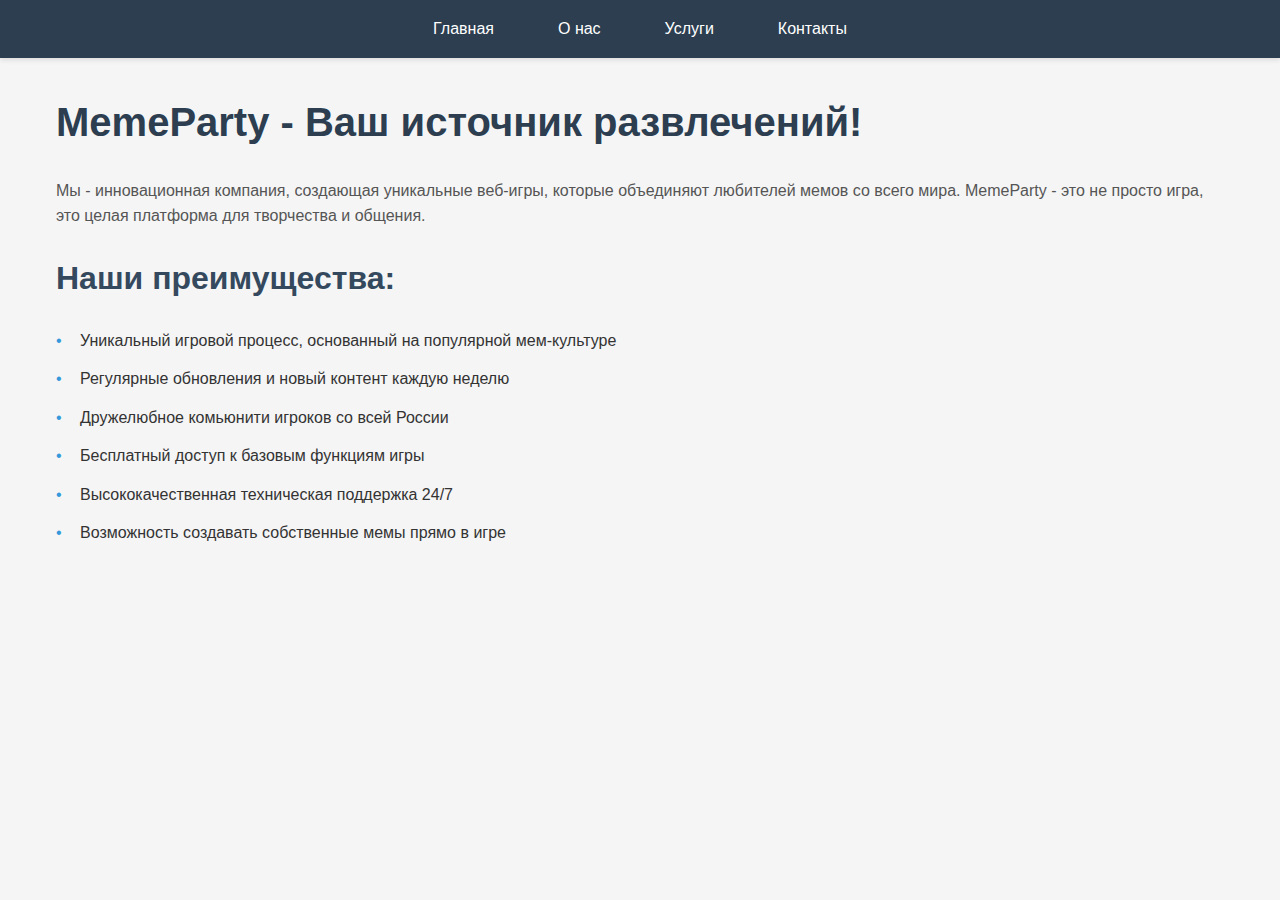
==== index.html @ 3736b24a "Initial commit" ====
<!DOCTYPE html>
<html lang="en">
<head>
    <meta charset="UTF-8">
    <meta name="viewport" content="width=device-width, initial-scale=1.0">
    <title>Добро пожаловать на наш сайт</title>
    <link rel="stylesheet" href="index.css">
</head>
<body>
    <nav class="navbar">
        <ul class="nav-list">
            <li><a href="index.html">Главная</a></li>
            <li><a href="about.html">О нас</a></li>
            <li><a href="services.html">Услуги</a></li>
            <li><a href="contacts.html">Контакты</a></li>
        </ul>
    </nav>
    <main class="content">
        <section class="company-description">
            <h1>MemeParty - Ваш источник развлечений!</h1>
            <p>Мы - инновационная компания, создающая уникальные веб-игры, которые объединяют любителей мемов со всего мира. MemeParty - это не просто игра, это целая платформа для творчества и общения.</p>
            
            <h2>Наши преимущества:</h2>
            <ul class="benefits-list">
                <li>Уникальный игровой процесс, основанный на популярной мем-культуре</li>
                <li>Регулярные обновления и новый контент каждую неделю</li>
                <li>Дружелюбное комьюнити игроков со всей России</li>
                <li>Бесплатный доступ к базовым функциям игры</li>
                <li>Высококачественная техническая поддержка 24/7</li>
                <li>Возможность создавать собственные мемы прямо в игре</li>
            </ul>
        </section>
    </main>
</body>
</html>
---- index.css ----
* {
    margin: 0;
    padding: 0;
    box-sizing: border-box;
}

body {
    font-family: 'Segoe UI', Tahoma, Geneva, Verdana, sans-serif;
    line-height: 1.6;
    color: #333;
    background-color: #f5f5f5;
}

/* Навигация */
.navbar {
    background-color: #2c3e50;
    padding: 1rem 0;
    position: sticky;
    top: 0;
    z-index: 100;
    box-shadow: 0 2px 5px rgba(0,0,0,0.1);
}

.nav-list {
    display: flex;
    justify-content: center;
    list-style: none;
    gap: 2rem;
}

.nav-list a {
    color: white;
    text-decoration: none;
    font-weight: 500;
    padding: 0.5rem 1rem;
    border-radius: 4px;
    transition: background-color 0.3s;
}

.nav-list a:hover {
    background-color: #34495e;
}

/* Основной контент */
.content, .about-content, .services-container {
    max-width: 1200px;
    margin: 2rem auto;
    padding: 0 1rem;
}

/* Текст */
h1 {
    font-size: 2.5rem;
    color: #2c3e50;
    margin-bottom: 1.5rem;
}

h2 {
    font-size: 2rem;
    color: #34495e;
    margin: 1.5rem 0;
}

h3 {
    font-size: 1.5rem;
    color: #2c3e50;
    margin: 1rem 0;
}

p {
    margin-bottom: 1rem;
    color: #555;
}

/* услуги */
.service-section {
    margin: 2rem 0;
}

.service-card {
    background-color: white;
    padding: 1.5rem;
    border-radius: 8px;
    box-shadow: 0 2px 10px rgba(0,0,0,0.1);
    margin-bottom: 1.5rem;
    transition: transform 0.3s;
}

.service-card:hover {
    transform: translateY(-5px);
}

/* Преимущества */
.benefits-list, .values ul {
    list-style: none;
    margin: 1rem 0;
}

.benefits-list li, .values li {
    margin-bottom: 0.8rem;
    padding-left: 1.5rem;
    position: relative;
}

.benefits-list li:before, .values li:before {
    content: '•';
    color: #3498db;
    position: absolute;
    left: 0;
}

/* Контактная форма*/
.contact-info {
    background-color: white;
    padding: 2rem;
    border-radius: 8px;
    margin-bottom: 2rem;
    box-shadow: 0 2px 10px rgba(0,0,0,0.1);
}

.contact-form {
    background-color: white;
    padding: 2rem;
    border-radius: 8px;
    box-shadow: 0 2px 10px rgba(0,0,0,0.1);
}

.form-group {
    margin-bottom: 1.5rem;
}

label {
    display: block;
    margin-bottom: 0.5rem;
    color: #2c3e50;
    font-weight: 500;
}

input, textarea {
    width: 100%;
    padding: 0.8rem;
    border: 1px solid #ddd;
    border-radius: 4px;
    font-size: 1rem;
}

textarea {
    min-height: 150px;
    resize: vertical;
}

.submit-btn {
    background-color: #3498db;
    color: white;
    padding: 1rem 2rem;
    border: none;
    border-radius: 4px;
    cursor: pointer;
    font-size: 1rem;
    font-weight: 500;
    transition: background-color 0.3s;
}

.submit-btn:hover {
    background-color: #2980b9;
}
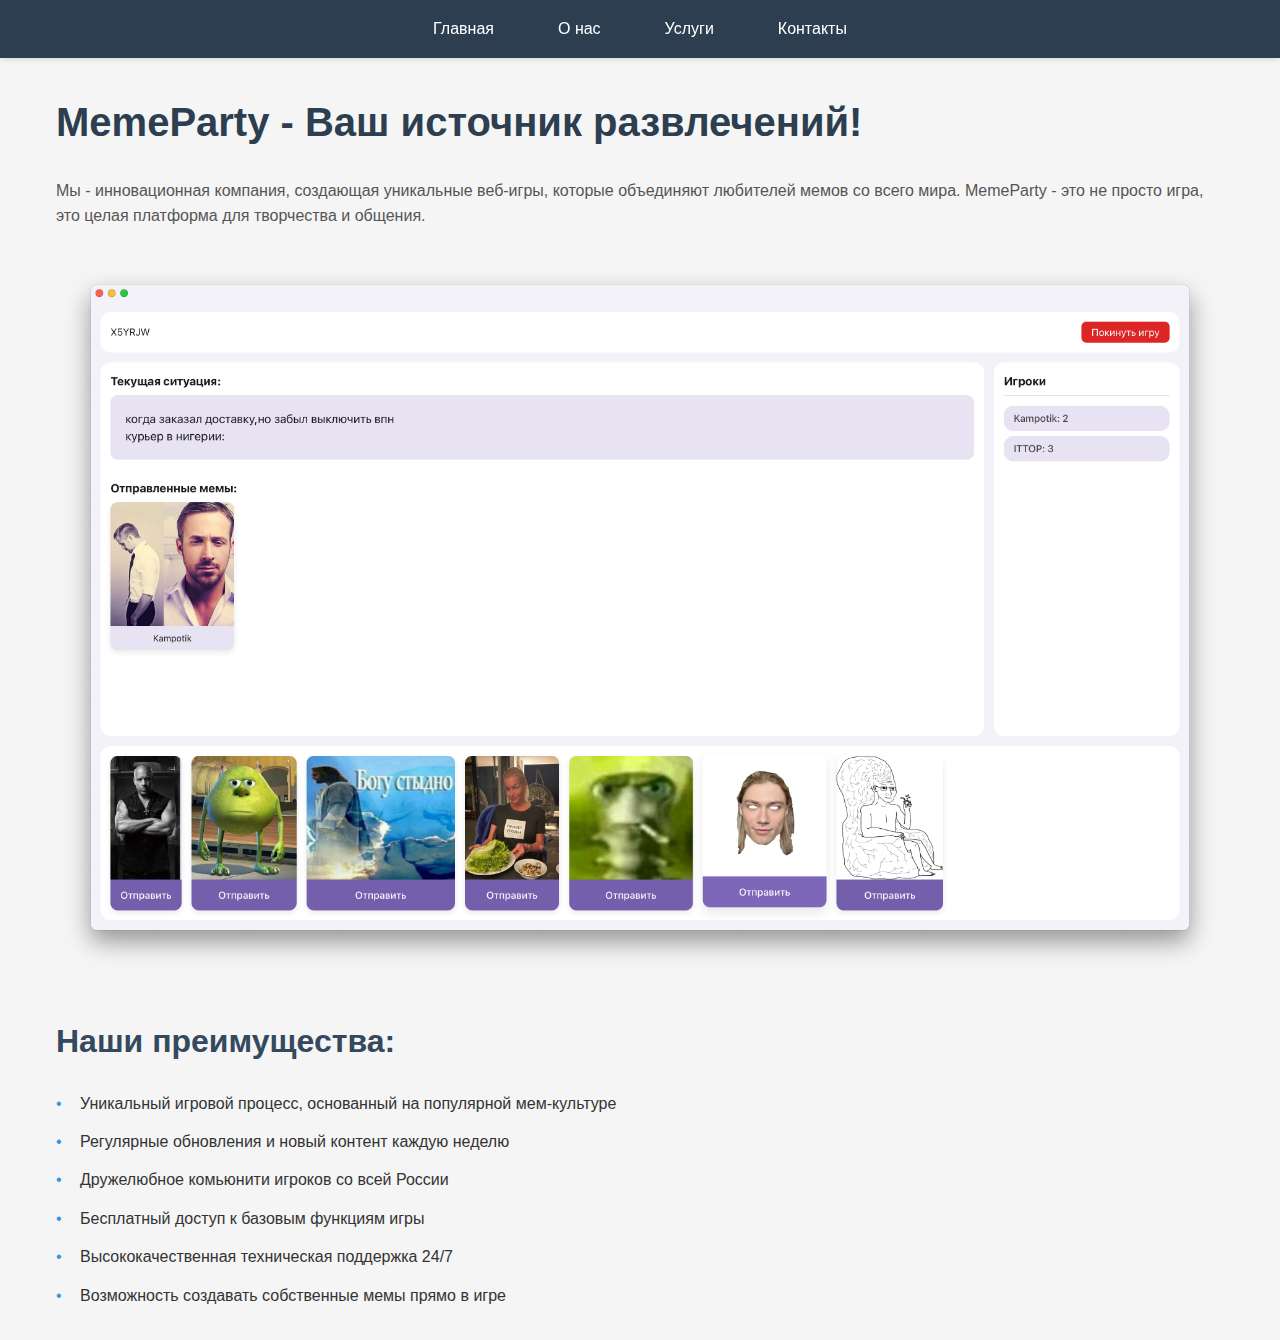
==== commit 54811aa1: "Добавил изображение" ====
--- a/index.html
+++ b/index.html
@@ -20,6 +20,10 @@
             <h1>MemeParty - Ваш источник развлечений!</h1>
             <p>Мы - инновационная компания, создающая уникальные веб-игры, которые объединяют любителей мемов со всего мира. MemeParty - это не просто игра, это целая платформа для творчества и общения.</p>
             
+            <div class="gameplay-preview">
+                <img src="image/gameplay.png" alt="MemeParty Gameplay Preview" class="gameplay-image">
+            </div>
+            
             <h2>Наши преимущества:</h2>
             <ul class="benefits-list">
                 <li>Уникальный игровой процесс, основанный на популярной мем-культуре</li>
--- a/index.css
+++ b/index.css
@@ -70,6 +70,17 @@
 p {
     margin-bottom: 1rem;
     color: #555;
+}
+
+/* Gameplay Preview */
+.gameplay-preview {
+    margin: 2rem 0;
+    text-align: center;
+}
+
+.gameplay-image {
+    max-width: 100%;
+    height: auto;
 }
 
 /* услуги */
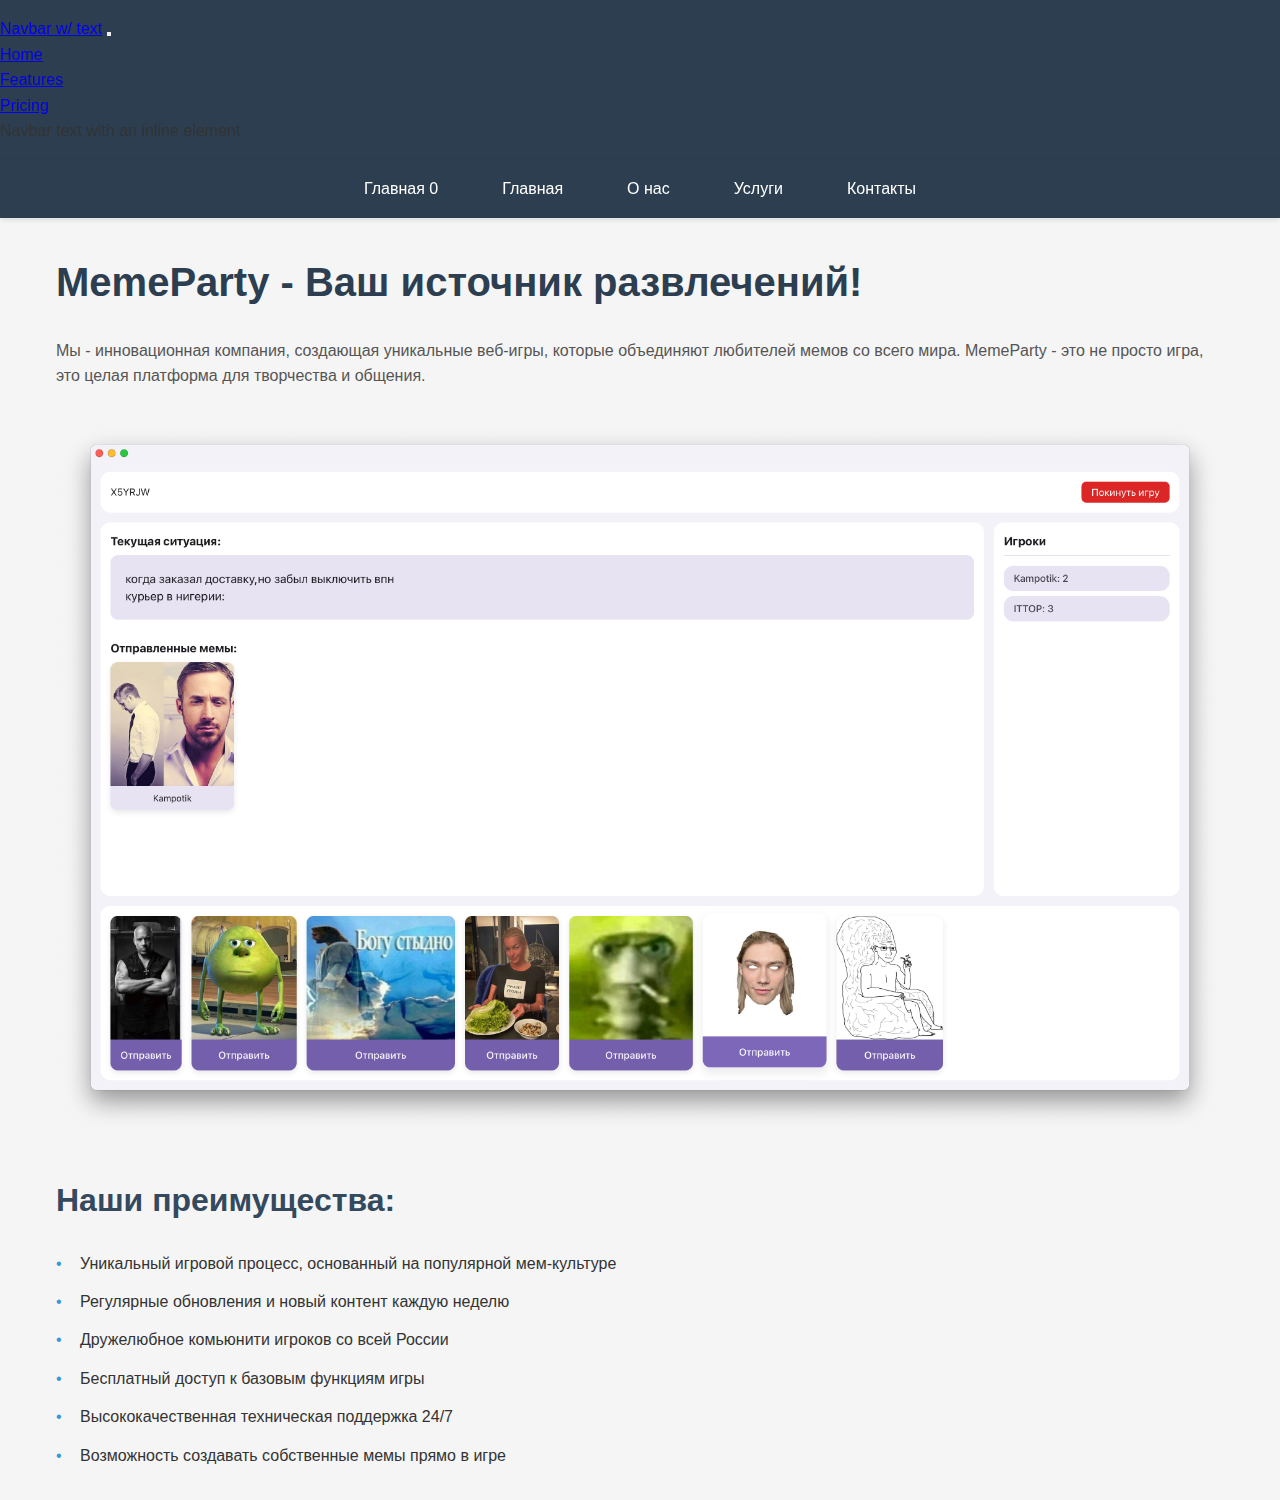
==== commit a8054013: "a" ====
--- a/index.html
+++ b/index.html
@@ -7,14 +7,7 @@
     <link rel="stylesheet" href="index.css">
 </head>
 <body>
-    <nav class="navbar">
-        <ul class="nav-list">
-            <li><a href="index.html">Главная</a></li>
-            <li><a href="about.html">О нас</a></li>
-            <li><a href="services.html">Услуги</a></li>
-            <li><a href="contacts.html">Контакты</a></li>
-        </ul>
-    </nav>
+    <div id="nav_container">dsfdasf;lkjsdaf;klsadj;flkdsjf;lskdfj;sldkfja;sdlkfj;asldjk</div>
     <main class="content">
         <section class="company-description">
             <h1>MemeParty - Ваш источник развлечений!</h1>
@@ -35,5 +28,8 @@
             </ul>
         </section>
     </main>
+    <script src="https://cdn.jsdelivr.net/npm/bootstrap@5.3.3/dist/js/bootstrap.bundle.min.js" integrity="sha384-YvpcrYf0tY3lHB60NNkmXc5s9fDVZLESaAA55NDzOxhy9GkcIdslK1eN7N6jIeHz" crossorigin="anonymous"></script>
+
+    <script src="nav.js"></script>
 </body>
 </html>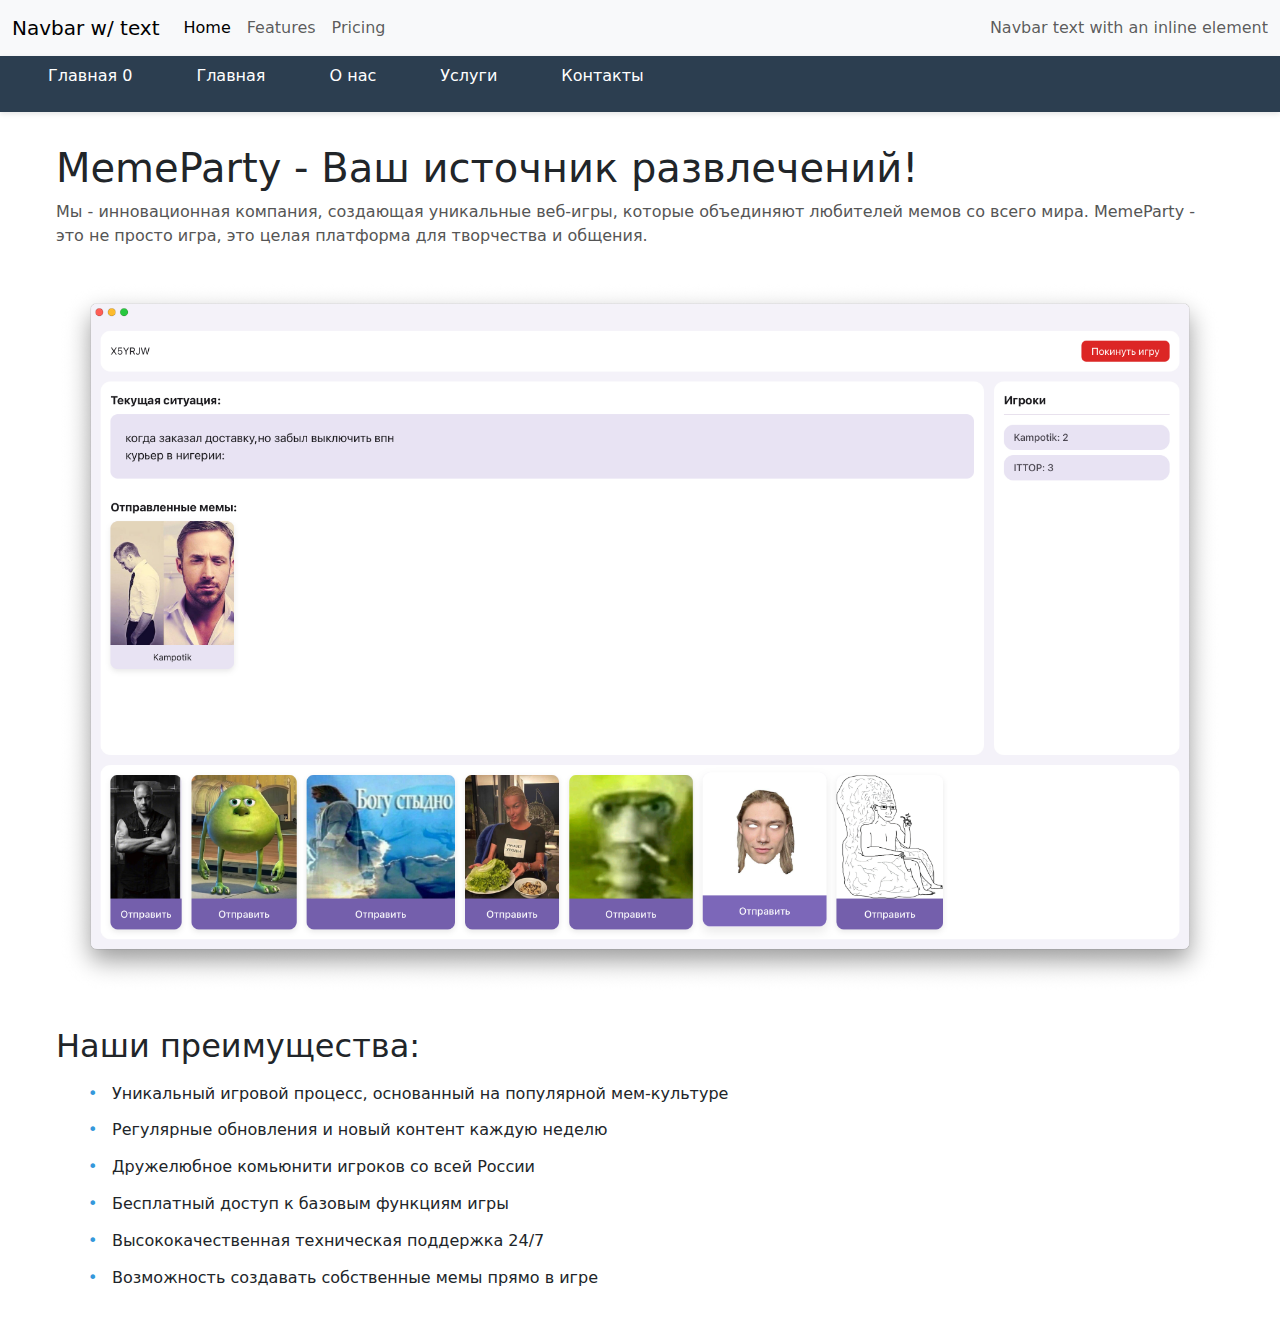
==== commit fce6def7: "add bootstrap to all html pages" ====
--- a/index.html
+++ b/index.html
@@ -5,6 +5,7 @@
     <meta name="viewport" content="width=device-width, initial-scale=1.0">
     <title>Добро пожаловать на наш сайт</title>
     <link rel="stylesheet" href="index.css">
+    <link href="https://cdn.jsdelivr.net/npm/bootstrap@5.3.3/dist/css/bootstrap.min.css" rel="stylesheet" integrity="sha384-QWTKZyjpPEjISv5WaRU9OFeRpok6YctnYmDr5pNlyT2bRjXh0JMhjY6hW+ALEwIH" crossorigin="anonymous">
 </head>
 <body>
     <div id="nav_container">dsfdasf;lkjsdaf;klsadj;flkdsjf;lskdfj;sldkfja;sdlkfj;asldjk</div>
